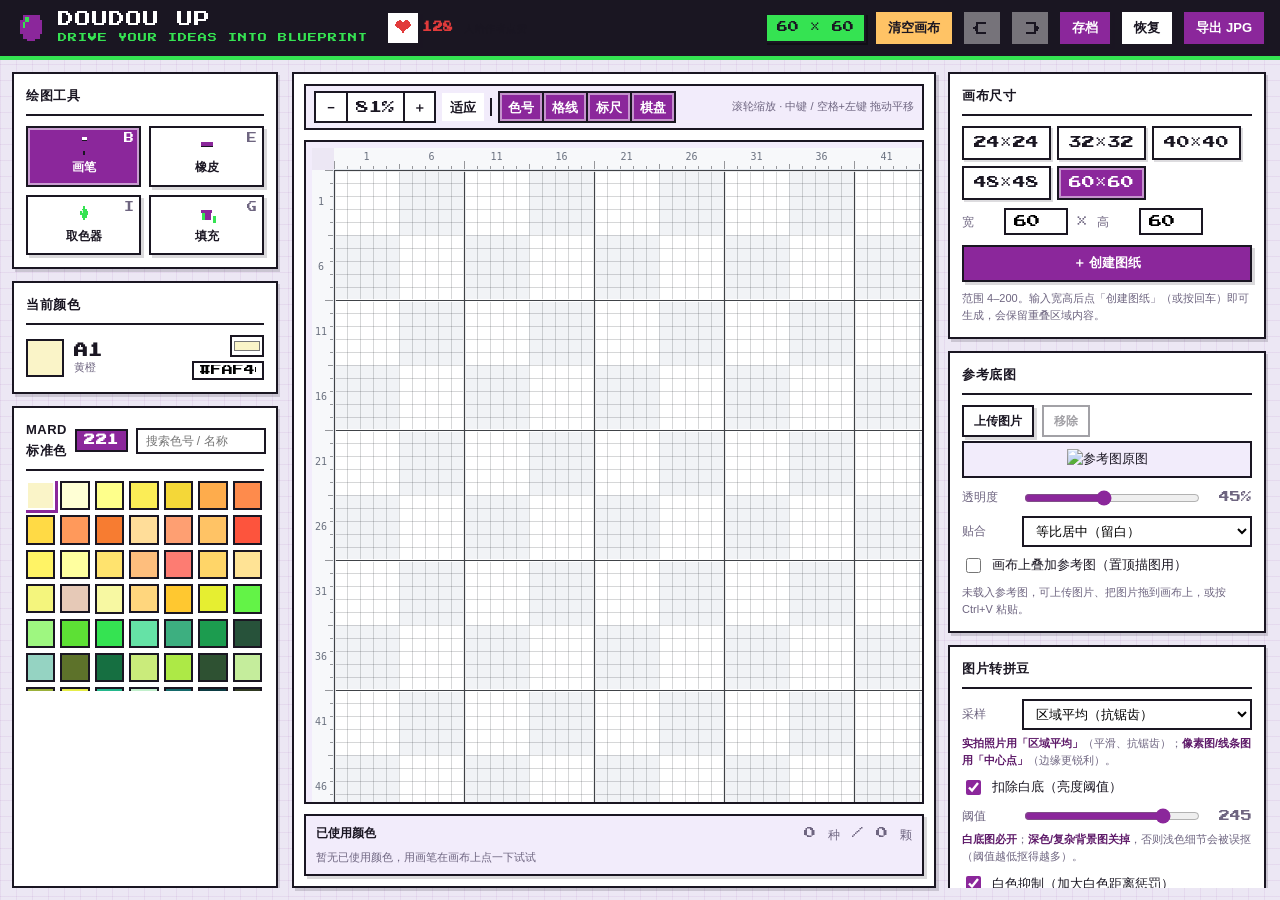
==== index.html @ 1a69f7c6 "feat: doudou UP 拼豆图纸生成器" ====
<!DOCTYPE html>
<html lang="zh-CN">
<head>
<meta charset="UTF-8" />
<meta name="viewport" content="width=device-width, initial-scale=1" />
<title>doudou UP</title>
<link rel="stylesheet" href="styles.css" />
</head>
<body>

<!-- ============ 顶部栏 ============ -->
<header class="app-header">
  <div class="brand">
    <span class="logo" aria-hidden="true">
      <svg class="logo-svg" viewBox="0 0 16 16" shape-rendering="crispEdges">
        <rect x="4" y="2" width="8" height="2" fill="#8B279B"/>
        <rect x="3" y="4" width="10" height="7" fill="#8B279B"/>
        <rect x="4" y="11" width="8" height="2" fill="#8B279B"/>
        <rect x="6" y="13" width="4" height="1" fill="#8B279B"/>
        <rect x="5" y="3" width="2" height="2" fill="#35E352"/>
        <rect x="4" y="5" width="1" height="3" fill="#35E352"/>
      </svg>
    </span>
    <div class="brand-text">
      <h1>doudou UP</h1>
      <p>Drive your ideas into blueprint</p>
    </div>
  </div>

  <div class="like-box" id="likeBox">
    <button class="like-btn" id="btnLike" title="给作者点赞" data-tip="给作者点赞" aria-label="给作者点赞">
      <svg class="like-heart" viewBox="0 0 16 16" shape-rendering="crispEdges" aria-hidden="true">
        <rect x="4" y="1" width="2" height="1"/>
        <rect x="10" y="1" width="2" height="1"/>
        <rect x="3" y="2" width="4" height="1"/>
        <rect x="9" y="2" width="4" height="1"/>
        <rect x="2" y="3" width="12" height="1"/>
        <rect x="1" y="4" width="14" height="1"/>
        <rect x="1" y="5" width="14" height="1"/>
        <rect x="2" y="6" width="12" height="1"/>
        <rect x="3" y="7" width="10" height="1"/>
        <rect x="4" y="8" width="8" height="1"/>
        <rect x="5" y="9" width="6" height="1"/>
        <rect x="6" y="10" width="4" height="1"/>
        <rect x="7" y="11" width="2" height="1"/>
      </svg>
    </button>
    <span class="like-text"><b id="likeCount">—</b> 人给作者点赞</span>
  </div>

  <div class="header-actions">
    <span class="size-badge" id="sizeBadge">60 × 60</span>
    <button class="btn btn-danger" id="btnClear" title="清空整张画布（可用撤销恢复）">清空画布</button>
    <button class="btn btn-icon" id="btnUndo" title="撤销 (Ctrl+Z)" aria-label="撤销" disabled>
      <svg class="ic-svg" viewBox="0 0 16 16" shape-rendering="crispEdges" fill="currentColor" aria-hidden="true">
        <rect x="3" y="3" width="8" height="2"/>
        <rect x="3" y="11" width="8" height="2"/>
        <rect x="3" y="3" width="2" height="10"/>
        <rect x="1" y="7" width="2" height="2"/>
        <rect x="2" y="6" width="1" height="4"/>
      </svg>
    </button>
    <button class="btn btn-icon" id="btnRedo" title="重做 (Ctrl+Y)" aria-label="重做" disabled>
      <svg class="ic-svg" viewBox="0 0 16 16" shape-rendering="crispEdges" fill="currentColor" aria-hidden="true">
        <rect x="5" y="3" width="8" height="2"/>
        <rect x="5" y="11" width="8" height="2"/>
        <rect x="11" y="3" width="2" height="10"/>
        <rect x="13" y="7" width="2" height="2"/>
        <rect x="13" y="6" width="1" height="4"/>
      </svg>
    </button>
    <button class="btn btn-primary" id="btnSaveJson" title="导出 .json 工程文件，存到浏览器下载文件夹">存档</button>
    <button class="btn" id="btnLoadJson" title="从 .json 工程文件恢复">恢复</button>
    <button class="btn btn-primary" id="btnExportJpg" title="导出图案 + 已使用颜色图例，存到浏览器下载文件夹">导出 JPG</button>
    <input type="file" id="fileJson" accept=".json,application/json" hidden />
  </div>
</header>

<main class="layout">

  <!-- ============ 左栏：绘图工具 + 调色板 ============ -->
  <aside class="panel panel-left">

    <section class="card">
      <h2>绘图工具</h2>
      <div class="tool-grid" id="toolGrid">
        <button class="tool is-active" data-tool="brush">
          <span class="tool-ico"><svg class="tool-svg" viewBox="0 0 16 16" shape-rendering="crispEdges">
            <rect x="6" y="1" width="4" height="2" fill="#ffffff"/>
            <rect x="6" y="3" width="4" height="1" fill="#1a1622"/>
            <rect x="6" y="4" width="4" height="8" fill="#8B279B"/>
            <rect x="7" y="12" width="2" height="2" fill="#1a1622"/>
            <rect x="7" y="14" width="2" height="1" fill="#1a1622"/>
          </svg></span><span class="tool-name">画笔</span><span class="tool-key">B</span>
        </button>
        <button class="tool" data-tool="eraser">
          <span class="tool-ico"><svg class="tool-svg" viewBox="0 0 16 16" shape-rendering="crispEdges">
            <rect x="3" y="5" width="10" height="3" fill="#8B279B"/>
            <rect x="3" y="8" width="10" height="3" fill="#ffffff"/>
            <rect x="3" y="8" width="10" height="1" fill="#1a1622"/>
          </svg></span><span class="tool-name">橡皮</span><span class="tool-key">E</span>
        </button>
        <button class="tool" data-tool="picker">
          <span class="tool-ico"><svg class="tool-svg" viewBox="0 0 16 16" shape-rendering="crispEdges">
            <rect x="7" y="1" width="2" height="2" fill="#35E352"/>
            <rect x="6" y="3" width="4" height="2" fill="#35E352"/>
            <rect x="5" y="5" width="6" height="3" fill="#35E352"/>
            <rect x="6" y="8" width="4" height="2" fill="#35E352"/>
            <rect x="7" y="10" width="2" height="2" fill="#35E352"/>
            <rect x="6" y="4" width="1" height="2" fill="#d6f7dc"/>
          </svg></span><span class="tool-name">取色器</span><span class="tool-key">I</span>
        </button>
        <button class="tool" data-tool="fill">
          <span class="tool-ico"><svg class="tool-svg" viewBox="0 0 16 16" shape-rendering="crispEdges">
            <rect x="3" y="4" width="9" height="2" fill="#8B279B"/>
            <rect x="4" y="6" width="7" height="6" fill="#8B279B"/>
            <rect x="4" y="6" width="2" height="6" fill="#35E352"/>
            <rect x="13" y="9" width="2" height="4" fill="#35E352"/>
            <rect x="13" y="13" width="2" height="1" fill="#35E352"/>
          </svg></span><span class="tool-name">填充</span><span class="tool-key">G</span>
        </button>
      </div>
    </section>

    <section class="card">
      <h2>当前颜色</h2>
      <div class="current-color">
        <span class="cc-swatch" id="ccSwatch"></span>
        <div class="cc-info">
          <strong id="ccCode">A01</strong>
          <span id="ccName">白色</span>
        </div>
        <div class="cc-pick">
          <input type="color" id="ccNative" value="#ffffff" title="自定义颜色（自动吸附到最接近的豆色）" />
          <input type="text" id="ccHex" maxlength="7" spellcheck="false" value="#FFFFFF" title="输入 HEX 后回车" />
        </div>
      </div>
    </section>

    <section class="card card-grow">
      <h2>
        MARD标准色 <em id="paletteCount" class="tag">64</em>
        <input type="search" id="colorSearch" class="mini-search" placeholder="搜索色号 / 名称" />
      </h2>
      <div class="palette" id="palette"></div>
      <p class="hint" id="paletteEmpty" hidden>没有匹配的豆色</p>
    </section>


  </aside>

  <!-- ============ 中栏：画布 + 标尺 + 使用颜色条 ============ -->
  <section class="stage">

    <!-- 图纸工具条：缩放 / 平移辅助 / 显示开关 -->
    <div class="stage-tools">
      <div class="tool-group">
        <button class="tbtn" id="btnZoomOut" title="缩小 (滚轮下滚)">−</button>
        <button class="tbtn tbtn-wide" id="btnZoomReset" title="恢复 100%（基准 16px/格）">100%</button>
        <button class="tbtn" id="btnZoomIn" title="放大 (滚轮上滚)">＋</button>
      </div>
      <button class="tbtn" id="btnFit" title="适应窗口：自动计算格子大小">适应</button>

      <span class="tsep"></span>

      <div class="tool-group">
        <button class="tbtn tgl is-on" id="tglCode" title="图纸上每个色块内是否显示色号">色号</button>
        <button class="tbtn tgl is-on" id="tglGrid" title="显示格线">格线</button>
        <button class="tbtn tgl is-on" id="tglRuler" title="显示坐标标尺">标尺</button>
        <button class="tbtn tgl is-on" id="tglChecker" title="显示 5 格棋盘底">棋盘</button>
      </div>

      <span class="tspacer"></span>
      <span class="thint">滚轮缩放 · 中键 / 空格+左键 拖动平移</span>
    </div>

    <div class="stage-scroll" id="stageScroll">
      <!-- grid: [左上角] [顶部标尺] / [左侧标尺] [画布]，天然对齐 -->
      <div class="canvas-wrap" id="canvasWrap">
        <div class="ruler-corner" id="rulerCorner"></div>
        <canvas id="rulerTop" class="ruler ruler-top"></canvas>
        <canvas id="rulerLeft" class="ruler ruler-left"></canvas>
        <canvas id="board" class="board"></canvas>
      </div>
    </div>

    <div class="used-bar">
      <div class="used-head">
        <span>已使用颜色</span>
        <em id="usedSummary">0 种 / 0 颗</em>
      </div>
      <div class="used-list" id="usedBar">
        <span class="used-empty">暂无已使用颜色，用画笔在画布上点一下试试</span>
      </div>
    </div>
  </section>

  <!-- ============ 右栏：属性面板 ============ -->
  <aside class="panel panel-right">

    <section class="card">
      <h2>画布尺寸</h2>
      <div class="preset-row" id="presetRow">
        <button class="chip" data-size="24">24×24</button>
        <button class="chip" data-size="32">32×32</button>
        <button class="chip" data-size="40">40×40</button>
        <button class="chip" data-size="48">48×48</button>
        <button class="chip is-active" data-size="60">60×60</button>
      </div>
      <div class="field-row custom-fields">
        <label for="inW">宽</label>
        <input type="number" id="inW" class="num" min="4" max="200" step="1" value="60" />
        <span class="x">×</span>
        <label for="inH">高</label>
        <input type="number" id="inH" class="num" min="4" max="200" step="1" value="60" />
      </div>
      <button class="btn btn-primary btn-block" id="btnApplySize">＋ 创建图纸</button>
      <p class="hint">范围 4–200。输入宽高后点「创建图纸」（或按回车）即可生成，会保留重叠区域内容。</p>
    </section>

    <section class="card">
      <h2>参考底图</h2>
      <div class="btn-row">
        <button class="btn btn-sm" id="btnUploadImg">上传图片</button>
        <button class="btn btn-sm" id="btnRemoveImg" disabled>移除</button>
        <input type="file" id="fileImg" accept="image/*" hidden />
      </div>
      <!-- 参考图原图预览：显示在画布范围之外，不会被拼豆图案遮盖 -->
      <div class="ref-preview" id="refPreviewBox" hidden>
        <img id="refPreview" alt="参考图原图" />
      </div>
      <div class="field-row">
        <label for="inOpacity">透明度</label>
        <input type="range" id="inOpacity" min="0" max="100" step="1" value="45" />
        <span class="num-tag" id="opacityVal">45%</span>
      </div>
      <div class="field-row">
        <label for="selFit">贴合</label>
        <select id="selFit" class="select">
          <option value="contain" selected>等比居中（留白）</option>
          <option value="stretch">拉伸铺满</option>
        </select>
      </div>
      <label class="switch"><input type="checkbox" id="optShowRef" /><span>画布上叠加参考图（置顶描图用）</span></label>
      <p class="hint" id="refInfo">未载入参考图，可上传图片、把图片拖到画布上，或按 Ctrl+V 粘贴。</p>
    </section>

    <section class="card">
      <h2>图片转拼豆</h2>
      <div class="field-row">
        <label for="selSample">采样</label>
        <select id="selSample" class="select">
          <option value="average" selected>区域平均（抗锯齿）</option>
          <option value="center">中心点</option>
        </select>
      </div>
      <p class="hint tip"><b>实拍照片用「区域平均」</b>（平滑、抗锯齿）；<b>像素图/线条图用「中心点」</b>（边缘更锐利）。</p>

      <label class="switch"><input type="checkbox" id="optCutWhite" checked /><span>扣除白底（亮度阈值）</span></label>
      <div class="field-row">
        <label for="inCutTh">阈值</label>
        <input type="range" id="inCutTh" min="200" max="255" step="1" value="245" />
        <span class="num-tag" id="cutThVal">245</span>
      </div>
      <p class="hint tip"><b>白底图必开</b>；<b>深色/复杂背景图关掉</b>，否则浅色细节会被误抠（阈值越低抠得越多）。</p>

      <label class="switch"><input type="checkbox" id="optSuppress" checked /><span>白色抑制（加大白色距离惩罚）</span></label>
      <div class="field-row">
        <label for="inPenalty">系数</label>
        <input type="range" id="inPenalty" min="1" max="40" step="1" value="18" />
        <span class="num-tag" id="penaltyVal">1.8</span>
      </div>
      <p class="hint tip"><b>想减少死白、让画面更有色彩时开</b>；系数越大，白豆越少。</p>

      <label class="switch"><input type="checkbox" id="optAutoSuppress" checked /><span>自动抑制（超上限自动加码）</span></label>
      <div class="field-row">
        <label for="inWhiteLimit">白占比上限</label>
        <input type="range" id="inWhiteLimit" min="10" max="60" step="1" value="35" />
        <span class="num-tag" id="whiteLimitVal">35%</span>
      </div>
      <p class="hint tip"><b>白豆占比超上限时自动加码</b>。</p>

      <button class="btn btn-primary btn-block" id="btnConvert">转为拼豆图案</button>
      <p class="hint" id="convertInfo">按 RGB 欧式距离匹配最接近的豆色。</p>
    </section>

    <section class="card">
      <h2>图案变换</h2>
      <div class="btn-grid">
        <button class="btn btn-sm" data-tf="mirrorH">水平镜像</button>
        <button class="btn btn-sm" data-tf="mirrorV">垂直镜像</button>
        <button class="btn btn-sm" data-tf="rotCW">顺时针 90°</button>
        <button class="btn btn-sm" data-tf="rotCCW">逆时针 90°</button>
      </div>
      <p class="hint">旋转后画布宽高互换，标尺与格子自动重新适配。</p>
    </section>

    <section class="card card-grow">
      <h2>
        豆子用量清单
        <button class="btn btn-xs" id="btnExportCsv">导出 CSV</button>
      </h2>
      <div class="stat-head">
        <span>合计 <strong id="statTotal">0</strong> 颗</span>
        <span>白色占比 <strong id="statWhite">0%</strong></span>
      </div>
      <div class="stat-list" id="statList">
        <span class="used-empty">暂无数据</span>
      </div>
    </section>


  </aside>
</main>

<div class="toast-wrap" id="toastWrap"></div>

<!-- ============ 点赞庆祝弹窗 ============ -->
<div class="like-pop" id="likePop" hidden>
  <div class="like-pop-box">
    <svg class="rocket" viewBox="0 0 16 16" shape-rendering="crispEdges" aria-hidden="true">
      <!-- 箭体 -->
      <rect x="7" y="1" width="2" height="2" fill="#D6D6D6"/>
      <rect x="6" y="3" width="4" height="1" fill="#EDEDED"/>
      <rect x="6" y="4" width="4" height="3" fill="#EDEDED"/>
      <rect x="6" y="7" width="4" height="1" fill="#C9C9C9"/>
      <!-- 舷窗 -->
      <rect x="7" y="5" width="2" height="1" fill="#35E352"/>
      <!-- 尾翼 -->
      <rect x="4" y="6" width="2" height="2" fill="#8B279B"/>
      <rect x="10" y="6" width="2" height="2" fill="#8B279B"/>
      <!-- 火焰 -->
      <rect x="7" y="8" width="2" height="1" fill="#FFC365"/>
      <rect x="7" y="9" width="2" height="1" fill="#E23B3B"/>
      <rect x="6" y="10" width="4" height="1" fill="#FFC365"/>
      <rect x="7" y="11" width="2" height="1" fill="#E23B3B"/>
    </svg>
    <p class="like-pop-text">感谢点赞，作者已获得核动力！</p>
  </div>
</div>

<script src="app.js"></script>
</body>
</html>
---- styles.css ----
/* ============================================================
 * doudou UP - 像素颗粒(8-bit)风格样式
 * 1) 变量与基础（像素字体 / 硬阴影 / 方块圆角）
 * 2) 顶部栏
 * 3) 三栏布局
 * 4) 卡片 / 表单控件
 * 5) 画布舞台与标尺
 * 6) 调色板 / 使用颜色条 / 统计清单
 * 7) 提示与响应式
 * ============================================================ */

/* ---------- 像素字体（离线内嵌） ---------- */
@font-face {
  font-family: 'Pixel';
  src: url('[data-uri]') format('woff2');
  font-weight: normal;
  font-style: normal;
  font-display: swap;
}

/* ---------- 1) 变量与基础 ---------- */
:root {
  --bg: #ece7f4;                       /* 浅薰衣草白（巴斯光年·白） */
  --bg-grid: rgba(139, 39, 155, .07); /* 淡紫网格（D14 派生） */
  --panel: #ffffff;
  --panel-2: #f2ecfb;
  --ink: #1a1622;                      /* 近黑（巴斯光年·黑） */
  --muted: #6e6580;
  --accent: #8B279B;                   /* 紫（MARD221 色卡 D14） */
  --accent-ink: #5e1a69;
  --accent-soft: #ead7ed;
  --green: #35E352;                    /* 绿（MARD221 色卡 B5） */
  --green-soft: #d6f7dc;
  --teal: #2ec4b6;
  --yellow: #ffd23f;
  --blue: #3a86ff;
  --danger: #e23b3b;
  --danger-soft: #fbe3e3;
  --radius: 0px;                        /* 方块化 */
  --bw: 2px;                           /* 描边粗细 */
  --shadow-hard: 4px 4px 0 var(--ink);
  --shadow-soft: 3px 3px 0 rgba(26, 22, 34, .16);
  --ruler: 22px;
  --font-pixel: 'Pixel', 'Courier New', ui-monospace, monospace;
}

* { box-sizing: border-box; }

html, body {
  height: 100%;
  margin: 0;
}

body {
  display: flex;
  flex-direction: column;
  overflow: hidden;
  color: var(--ink);
  font: 13px/1.55 "PingFang SC", "Microsoft YaHei", "Helvetica Neue", Arial, sans-serif;
  /* 坐标纸/像素网格底纹，呼应拼豆图纸 */
  background-color: var(--bg);
  background-image:
    linear-gradient(var(--bg-grid) 1px, transparent 1px),
    linear-gradient(90deg, var(--bg-grid) 1px, transparent 1px);
  background-size: 16px 16px;
  -webkit-font-smoothing: antialiased;
}

h1, h2, h3, p { margin: 0; }

button { font: inherit; color: inherit; }

/* ---------- 2) 顶部栏 ---------- */
.app-header {
  flex: 0 0 auto;
  height: 60px;
  display: flex;
  align-items: center;
  justify-content: space-between;
  gap: 16px;
  padding: 0 14px;
  background: var(--ink);
  border-bottom: 4px solid var(--green);
}

.brand { display: flex; align-items: center; gap: 10px; }

.brand .logo {
  width: 34px; height: 34px;
  display: block;
  image-rendering: pixelated;
}
.brand .logo-svg { width: 100%; height: 100%; display: block; }

.brand-text h1 {
  font-family: var(--font-pixel);
  font-size: 16px;
  font-weight: 400;
  letter-spacing: 1px;
  color: #ffffff;
  text-transform: uppercase;
  line-height: 1;
}
.brand-text p {
  font-family: var(--font-pixel);
  font-size: 9px;
  letter-spacing: 1px;
  color: var(--green);
  text-transform: uppercase;
  margin-top: 4px;
}

.header-actions { display: flex; align-items: center; gap: 8px; margin-left: auto; }

/* ---------- 点赞（给作者） ---------- */
.like-box { display: flex; align-items: center; gap: 2px; padding: 0 2px; }
.like-btn {
  display: inline-flex; align-items: center; justify-content: center;
  width: 34px; height: 34px; padding: 0;
  border: var(--bw) solid var(--ink); border-radius: var(--radius);
  background: var(--panel); cursor: pointer;
  box-shadow: var(--shadow-soft);
  transition: transform .06s, background .12s, box-shadow .06s;
}
.like-btn:hover { background: var(--accent-soft); }
.like-btn:active { transform: translate(2px, 2px); box-shadow: 1px 1px 0 var(--ink); }
.like-btn.is-liked { background: var(--danger-soft); }
.like-heart { width: 18px; height: 18px; display: block; fill: var(--danger); }
.like-btn.is-liked .like-heart { fill: #e23b3b; }
.like-text {
  font-family: var(--font-pixel); font-size: 10px; color: var(--ink);
  letter-spacing: .5px; white-space: nowrap;
}
.like-text b { color: var(--danger); }

.size-badge {
  padding: 4px 10px;
  border: var(--bw) solid var(--ink);
  background: var(--green);
  color: var(--ink);
  font-family: var(--font-pixel);
  font-size: 11px;
  box-shadow: 2px 2px 0 rgba(0, 0, 0, .35);
  white-space: nowrap;
}

/* ---------- 3) 三栏布局 ---------- */
.layout {
  flex: 1 1 auto;
  min-height: 0;
  display: grid;
  grid-template-columns: 268px minmax(0, 1fr) 320px;
  grid-template-rows: minmax(0, 1fr);
  gap: 12px;
  padding: 12px;
}

.panel {
  min-height: 0;
  overflow-y: auto;
  overflow-x: hidden;
  display: flex;
  flex-direction: column;
  gap: 12px;
  padding-right: 2px;
}

/* ---------- 4) 卡片 / 表单控件 ---------- */
.card {
  flex: 0 0 auto;
  background: var(--panel);
  border: var(--bw) solid var(--ink);
  border-radius: var(--radius);
  padding: 12px;
  box-shadow: var(--shadow-soft);
}

.card.card-grow {
  flex: 1 1 auto;
  min-height: 180px;
  display: flex;
  flex-direction: column;
}

.card h2 {
  display: flex;
  align-items: center;
  gap: 8px;
  margin-bottom: 10px;
  padding-bottom: 8px;
  border-bottom: var(--bw) solid var(--ink);
  font-size: 13px;
  font-weight: 800;
  color: var(--ink);
  letter-spacing: .5px;
}

.card h2 .tag {
  padding: 1px 7px;
  border: var(--bw) solid var(--ink);
  background: var(--accent);
  color: #fff;
  font-size: 11px;
  font-style: normal;
  font-weight: 800;
  font-family: var(--font-pixel);
}

.card h2 .btn { margin-left: auto; }

.hint {
  margin-top: 8px;
  font-size: 11px;
  line-height: 1.6;
  color: var(--muted);
}
.hint.warn { color: var(--accent-ink); }
.hint.ok { color: #1f8a4c; }
/* 参数说明：紧跟控件、更紧凑 */
.hint.tip { margin-top: 5px; line-height: 1.55; }
.hint.tip b { color: var(--accent-ink); font-weight: 800; }

.btn {
  padding: 6px 12px;
  border: var(--bw) solid var(--ink);
  border-radius: var(--radius);
  background: var(--panel);
  cursor: pointer;
  font-weight: 700;
  box-shadow: var(--shadow-soft);
  transition: transform .06s, background .12s, box-shadow .06s;
}
.btn:hover:not(:disabled) { background: var(--accent-soft); }
.btn:active:not(:disabled) { transform: translate(2px, 2px); box-shadow: 1px 1px 0 var(--ink); }
.btn:disabled { opacity: .4; cursor: not-allowed; box-shadow: none; }

.btn-primary {
  background: var(--accent);
  border-color: var(--ink);
  color: #fff;
}
.btn-primary:hover:not(:disabled) { background: var(--accent-ink); }

.btn-danger {
  color: var(--ink);
  background: #FFC365;                 /* 清空画布按钮：MARD221 色卡 A13 */
  border-color: var(--ink);
}
.btn-danger:hover:not(:disabled) { background: #F2B23E; }

.btn-sm { padding: 5px 10px; font-size: 12px; }
.btn-xs { padding: 2px 8px; font-size: 11px; }
.btn-block { width: 100%; margin-top: 10px; }

.btn-icon { display: inline-flex; align-items: center; justify-content: center; padding: 6px 8px; color: var(--ink); line-height: 0; }
.btn-icon .ic-svg { width: 20px; height: 20px; display: block; }

.btn-row { display: flex; gap: 8px; }
.btn-grid { display: grid; grid-template-columns: 1fr 1fr; gap: 8px; }

.field-row {
  display: flex;
  align-items: center;
  gap: 8px;
  margin-top: 8px;
}
.field-row > label {
  flex: 0 0 auto;
  min-width: 52px;
  color: var(--muted);
  font-size: 12px;
}
.field-row .x { color: var(--muted); font-family: var(--font-pixel); }

/* 自定义尺寸：输入框行紧凑且可换行，创建按钮独占全宽一行，避免被面板 overflow-x 裁掉 */
.custom-fields { flex-wrap: wrap; }
.custom-fields > label { min-width: 34px; }
.custom-fields .num { width: 64px; }
#btnApplySize { font-size: 13px; }

.num {
  width: 68px;
  padding: 5px 8px;
  border: var(--bw) solid var(--ink);
  border-radius: var(--radius);
  background: #fff;
  font-variant-numeric: tabular-nums;
  font-family: var(--font-pixel);
}
.num:focus { outline: 2px solid var(--accent); border-color: var(--ink); }

.num-tag {
  flex: 0 0 auto;
  min-width: 42px;
  text-align: right;
  color: var(--muted);
  font-size: 11px;
  font-family: var(--font-pixel);
}

.select {
  flex: 1 1 auto;
  min-width: 0;
  padding: 5px 8px;
  border: var(--bw) solid var(--ink);
  border-radius: var(--radius);
  background: #fff;
}

/* 参考图原图预览：显示在画布范围之外，始终可见、不被拼豆遮盖 */
.ref-preview {
  margin: 4px 0 10px;
  padding: 6px;
  border: var(--bw) solid var(--ink);
  border-radius: var(--radius);
  background: var(--panel-2);
  display: flex;
  justify-content: center;
  align-items: center;
}
.ref-preview img {
  max-width: 100%;
  max-height: 180px;
  display: block;
  image-rendering: auto;          /* 原图保持清晰，不走像素化 */
}

.mini-search {
  margin-left: auto;
  width: 130px;
  padding: 4px 8px;
  border: var(--bw) solid var(--ink);
  border-radius: var(--radius);
  background: #fff;
  font-size: 12px;
}

input[type="range"] {
  flex: 1 1 auto;
  min-width: 0;
  accent-color: var(--accent);
}

.switch {
  display: flex;
  align-items: center;
  gap: 8px;
  margin-top: 8px;
  cursor: pointer;
  user-select: none;
}
.switch input { accent-color: var(--accent); width: 15px; height: 15px; }

.preset-row { display: flex; flex-wrap: wrap; gap: 6px; }

.chip {
  padding: 5px 10px;
  border: var(--bw) solid var(--ink);
  border-radius: var(--radius);
  background: var(--panel);
  cursor: pointer;
  font-variant-numeric: tabular-nums;
  font-family: var(--font-pixel);
  box-shadow: 2px 2px 0 rgba(43, 39, 56, .16);
}
.chip:hover { background: var(--accent-soft); }
.chip.is-active {
  background: var(--accent);
  border-color: var(--ink);
  color: #fff;
  box-shadow: inset 0 0 0 2px rgba(255, 255, 255, .5);
}

/* 工具按钮 */
.tool-grid { display: grid; grid-template-columns: 1fr 1fr; gap: 8px; }

.tool {
  position: relative;
  display: flex;
  flex-direction: column;
  align-items: center;
  gap: 2px;
  padding: 8px 4px;
  border: var(--bw) solid var(--ink);
  border-radius: var(--radius);
  background: var(--panel);
  cursor: pointer;
  box-shadow: var(--shadow-soft);
}
.tool:hover { background: var(--accent-soft); }
.tool-svg { width: 20px; height: 20px; display: block; }
.tool-ico { line-height: 1; }
.tool-name { font-size: 12px; font-weight: 700; }
.tool-key {
  position: absolute;
  top: 3px; right: 5px;
  color: var(--muted);
  font-size: 10px;
  font-family: var(--font-pixel);
}
.tool.is-active {
  border-color: var(--ink);
  background: var(--accent);
  box-shadow: inset 0 0 0 2px rgba(255, 255, 255, .55);
}
.tool.is-active .tool-name,
.tool.is-active .tool-key { color: #fff; }

/* 当前颜色 */
.current-color {
  display: flex;
  align-items: center;
  gap: 10px;
}
.cc-swatch {
  width: 38px; height: 38px;
  border: var(--bw) solid var(--ink);
  border-radius: var(--radius);
}
.cc-info { display: flex; flex-direction: column; line-height: 1.3; min-width: 0; }
.cc-info strong { font-size: 14px; font-family: var(--font-pixel); }
.cc-info span { color: var(--muted); font-size: 11px; }
.cc-pick { margin-left: auto; display: flex; flex-direction: column; gap: 4px; align-items: flex-end; }
.cc-pick input[type="color"] {
  width: 34px; height: 22px;
  padding: 0;
  border: var(--bw) solid var(--ink);
  border-radius: var(--radius);
  background: #fff;
  cursor: pointer;
}
.cc-pick input[type="text"] {
  width: 72px;
  padding: 2px 6px;
  border: var(--bw) solid var(--ink);
  border-radius: var(--radius);
  font-size: 11px;
  font-family: var(--font-pixel);
}

/* ---------- 5) 画布舞台与标尺 ---------- */
.stage {
  min-width: 0;
  min-height: 0;
  display: flex;
  flex-direction: column;
  gap: 10px;
  padding: 10px;
  background: var(--panel);
  border: var(--bw) solid var(--ink);
  border-radius: var(--radius);
  box-shadow: var(--shadow-soft);
}

/* 图纸工具条：缩放 / 显示开关 */
.stage-tools {
  flex: 0 0 auto;
  display: flex;
  align-items: center;
  gap: 6px;
  padding: 5px 8px;
  border: var(--bw) solid var(--ink);
  border-radius: var(--radius);
  background: var(--panel-2);
}

.tool-group {
  display: flex;
  align-items: center;
  border: var(--bw) solid var(--ink);
  border-radius: var(--radius);
  overflow: hidden;
  background: var(--panel);
}

.tbtn {
  min-width: 30px;
  height: 28px;
  padding: 0 8px;
  border: 0;
  border-radius: var(--radius);
  background: var(--panel);
  cursor: pointer;
  font-size: 13px;
  font-weight: 700;
  line-height: 1;
  transition: background .12s, color .12s;
}
.tbtn:hover { background: var(--accent-soft); }

/* 分组内的按钮去掉独立圆角，形成连体按钮组 */
.tool-group .tbtn { border-radius: 0; }
.tool-group .tbtn + .tbtn { border-left: var(--bw) solid var(--ink); }

.tbtn-wide { min-width: 56px; font-family: var(--font-pixel); font-weight: 400; }

/* 开关型按钮：开启态高亮 */
.tbtn.tgl { color: var(--muted); }
.tbtn.tgl.is-on {
  background: var(--accent);
  color: #fff;
  box-shadow: inset 0 0 0 2px rgba(255, 255, 255, .5);
}

.tsep {
  width: var(--bw);
  height: 18px;
  background: var(--ink);
}
.tspacer { flex: 1 1 auto; }
.thint { color: var(--muted); font-size: 11px; }

/* 画布容器永远居中：flex + 子元素 margin:auto，避免内容过大时被裁切 */
.stage-scroll {
  flex: 1 1 auto;
  min-height: 0;
  display: flex;
  overflow: hidden;          /* 平移改用 transform，不再依赖滚动条 */
  background: var(--panel-2);
  border: var(--bw) solid var(--ink);
  border-radius: var(--radius);
}

.canvas-wrap {
  margin: auto;              /* 居中基线（与 transform 平移叠加） */
  padding: 6px;
  display: grid;
  grid-template-columns: var(--ruler) auto;
  grid-template-rows: var(--ruler) auto;
  gap: 0;
  will-change: transform;
}

/* 隐藏标尺时把轨道尺寸收缩为 0，保证画布仍然对齐 */
.canvas-wrap.no-ruler {
  grid-template-columns: 0 auto;
  grid-template-rows: 0 auto;
}
.canvas-wrap.no-ruler .ruler,
.canvas-wrap.no-ruler .ruler-corner { display: none; }

/* 标尺与画布的分割线统一画在 canvas 内部，不使用 border，
   避免 border 撑大布局盒导致标尺与格子错位 */
.ruler-corner { background: var(--bg); }

.ruler { display: block; }

.board {
  display: block;
  cursor: crosshair;
  touch-action: none;
  background: #fff;
  /* 不用 border（会撑大布局盒导致标尺错位），外框画在 canvas 内部 */
  image-rendering: pixelated;
}
/* 按住空格 / Alt 时的抓手光标 */
.board.is-grab { cursor: grab; }
.board.is-grabbing { cursor: grabbing; }

/* ---------- 6) 调色板 / 使用颜色条 / 统计清单 ---------- */
.palette {
  display: grid;
  grid-template-columns: repeat(auto-fill, minmax(28px, 1fr));
  gap: 5px;
  overflow-y: auto;
  max-height: 210px;
  padding-right: 2px;
}

.sw {
  position: relative;
  width: 100%;
  aspect-ratio: 1 / 1;
  padding: 0;
  border: var(--bw) solid var(--ink);
  border-radius: var(--radius);
  cursor: pointer;
}
.sw:hover { transform: scale(1.08); }
.sw.is-active {
  box-shadow: 0 0 0 3px var(--accent);
  border-color: #fff;
  z-index: 1;
}

.used-bar {
  flex: 0 0 auto;
  border: var(--bw) solid var(--ink);
  border-radius: var(--radius);
  background: var(--panel-2);
  padding: 8px 10px;
  box-shadow: var(--shadow-soft);
}
.used-head {
  display: flex;
  align-items: center;
  justify-content: space-between;
  margin-bottom: 6px;
  font-size: 12px;
  font-weight: 800;
}
.used-head em { font-style: normal; font-weight: 500; color: var(--muted); font-family: var(--font-pixel); }

.used-list {
  display: flex;
  flex-wrap: wrap;
  gap: 6px;
  max-height: 74px;
  overflow-y: auto;
}

.used-chip {
  display: inline-flex;
  align-items: center;
  gap: 5px;
  padding: 3px 8px 3px 4px;
  border: var(--bw) solid var(--ink);
  border-radius: var(--radius);
  background: var(--panel);
  cursor: pointer;
  font-size: 11px;
}
.used-chip:hover { background: var(--accent-soft); }
.used-chip i {
  width: 13px; height: 13px;
  border: var(--bw) solid var(--ink);
  border-radius: var(--radius);
}
.used-chip b { font-family: var(--font-pixel); }
.used-chip span { color: var(--muted); }
.used-chip.is-active { border-color: var(--accent); box-shadow: 0 0 0 2px var(--accent-soft); }

.used-empty { color: var(--muted); font-size: 11px; }

.stat-head {
  display: flex;
  justify-content: space-between;
  padding-bottom: 6px;
  border-bottom: 2px dashed var(--ink);
  font-size: 12px;
  color: var(--muted);
}
.stat-head strong { color: var(--ink); font-family: var(--font-pixel); }

.stat-list {
  flex: 1 1 auto;
  min-height: 60px;
  overflow-y: auto;
  margin-top: 6px;
}

.stat-row {
  display: grid;
  /* 6 列：色块 / 色号 / 名称 / 占比条 / 数量 / 百分比 */
  grid-template-columns: 14px 40px minmax(0, 1fr) 46px 34px 38px;
  align-items: center;
  gap: 6px;
  padding: 3px 0;
  font-size: 11px;
  cursor: pointer;
  border-radius: var(--radius);
}
.stat-row:hover { background: var(--accent-soft); }
.stat-row > i {
  width: 14px; height: 14px;
  border: var(--bw) solid var(--ink);
  border-radius: var(--radius);
}
.stat-row .sr-code { font-family: var(--font-pixel); }
.stat-row .sr-name { color: var(--muted); white-space: nowrap; overflow: hidden; text-overflow: ellipsis; }
.stat-row .sr-bar { height: 8px; border: var(--bw) solid var(--ink); background: var(--panel-2); overflow: hidden; }
.stat-row .sr-bar > i {
  display: block;
  width: auto;
  height: 100%;
  border: 0;
  border-radius: 0;
}
.stat-row .sr-cnt { text-align: right; font-family: var(--font-pixel); }
.stat-row .sr-pct { text-align: right; color: var(--muted); font-family: var(--font-pixel); }

/* ---------- 7) 提示与响应式 ---------- */
.toast-wrap {
  position: fixed;
  left: 50%;
  bottom: 26px;
  transform: translateX(-50%);
  display: flex;
  flex-direction: column;
  gap: 8px;
  align-items: center;
  z-index: 99;
  pointer-events: none;
}

.toast {
  padding: 8px 16px;
  border: var(--bw) solid var(--ink);
  border-radius: var(--radius);
  background: var(--ink);
  color: #fff;
  font-size: 12px;
  font-weight: 700;
  box-shadow: var(--shadow-hard);
  animation: toast-in .18s ease-out;
}
.toast.warn { background: var(--yellow); color: var(--ink); }
.toast.err { background: var(--danger); color: #fff; }

@keyframes toast-in {
  from { opacity: 0; transform: translateY(8px); }
  to { opacity: 1; transform: none; }
}

/* ---------- 点赞庆祝弹窗 ---------- */
.like-pop {
  position: fixed;
  inset: 0;
  z-index: 200;
  display: flex;
  align-items: center;
  justify-content: center;
  background: rgba(20, 8, 24, .42);
  animation: likepop-fade .2s ease-out;
}
.like-pop[hidden] { display: none; }

.like-pop-box {
  width: min(86vw, 360px);
  padding: 26px 22px 22px;
  background: #fff;
  border: var(--bw) solid var(--ink);
  border-radius: var(--radius);
  box-shadow: var(--shadow-hard);
  text-align: center;
  display: flex;
  flex-direction: column;
  align-items: center;
  gap: 14px;
  animation: likepop-pop .26s cubic-bezier(.2, .9, .3, 1.4);
}

.rocket {
  width: 64px;
  height: 64px;
  image-rendering: pixelated;
  animation: rocket-fly 1.4s ease-in .35s forwards;
}

.like-pop-text {
  margin: 0;
  /* 与页面正文一致的中文字体（像素字体不含中文字形，故改用页面已有字体） */
  font-family: "PingFang SC", "Microsoft YaHei", "Helvetica Neue", Arial, sans-serif;
  font-size: 15px;
  font-weight: 700;
  line-height: 1.6;
  color: var(--ink);
}

@keyframes likepop-fade {
  from { opacity: 0; }
  to { opacity: 1; }
}
@keyframes likepop-pop {
  from { opacity: 0; transform: translateY(10px) scale(.92); }
  to { opacity: 1; transform: none; }
}
/* 火箭起飞：向上飞出并淡出，结束后弹窗自动消失由 JS 控制 */
@keyframes rocket-fly {
  0%   { transform: translateY(0) scale(1); opacity: 1; }
  60%  { transform: translateY(-40px) scale(1.05); opacity: 1; }
  100% { transform: translateY(-220px) scale(.7); opacity: 0; }
}

@media (max-width: 1180px) {
  body { overflow: auto; }
  .layout {
    grid-template-columns: 1fr;
    grid-template-rows: auto;
    height: auto;
  }
  .panel { overflow: visible; max-height: none; }
  .stage { min-height: 60vh; }
  .stage-scroll { min-height: 420px; }
}
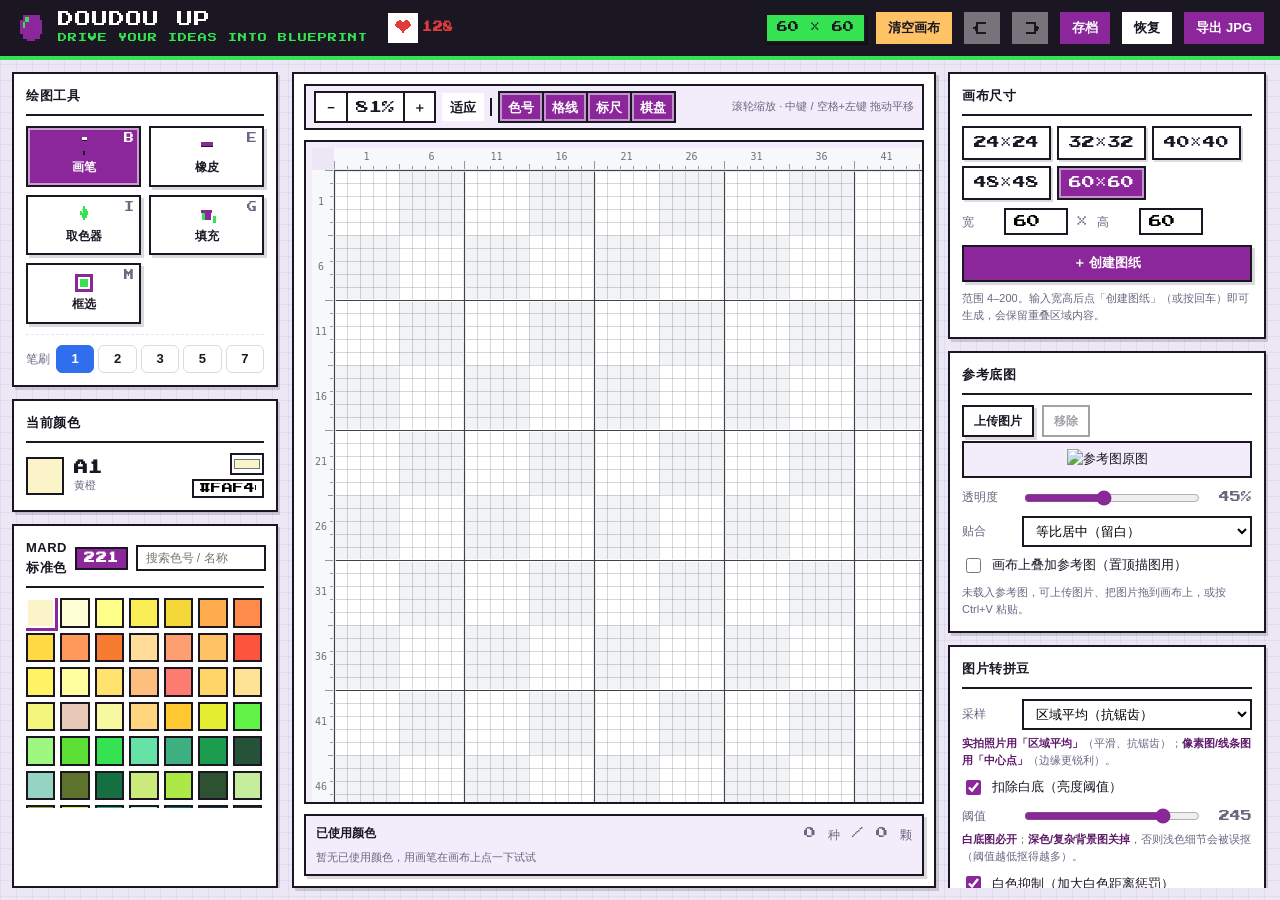
==== commit 4f4e2d8d: "feat: 新增笔刷大小（橡皮/画笔）与框选批量填色 - 笔刷大小 1/2/3/5/7 像素格：橡皮调大即可一次擦一片，画笔同步支持 - 新增「框选」工具（快捷键 M）：拖拽出矩形选区（半透明填充 +" ====
--- a/index.html
+++ b/index.html
@@ -3,7 +3,9 @@
 <head>
 <meta charset="UTF-8" />
 <meta name="viewport" content="width=device-width, initial-scale=1" />
-<title>doudou UP</title>
+<title>doudou UP · 拼豆图纸生成器</title>
+<meta name="description" content="拼豆图纸生成器，拼豆图纸在线生成工具。图片转拼豆、拼豆色号对照表、拼豆用量统计、拼豆图纸打印。单文件离线 HTML，双击即用，无需安装不联网。Perler / Hama / 咪小窝通用，221 色 MARD 色号。" />
+<meta name="keywords" content="拼豆,拼豆图纸,拼豆图纸生成器,拼豆图纸在线生成,图片转拼豆,拼豆色号,拼豆色号对照表,拼豆图纸打印,拼豆工具,咪小窝,融合豆,Perler beads,Hama beads,perler bead pattern generator" />
 <link rel="stylesheet" href="styles.css" />
 </head>
 <body>
@@ -119,6 +121,21 @@
             <rect x="13" y="13" width="2" height="1" fill="#35E352"/>
           </svg></span><span class="tool-name">填充</span><span class="tool-key">G</span>
         </button>
+        <button class="tool" data-tool="select">
+          <span class="tool-ico"><svg class="tool-svg" viewBox="0 0 16 16" shape-rendering="crispEdges">
+            <rect x="2" y="2" width="12" height="12" fill="none" stroke="#8B279B" stroke-width="2"/>
+            <rect x="5" y="5" width="6" height="6" fill="#35E352"/>
+          </svg></span><span class="tool-name">框选</span><span class="tool-key">M</span>
+        </button>
+      </div>
+
+      <div class="brush-size" id="brushSize">
+        <span class="bs-label">笔刷</span>
+        <button class="bs is-active" data-size="1">1</button>
+        <button class="bs" data-size="2">2</button>
+        <button class="bs" data-size="3">3</button>
+        <button class="bs" data-size="5">5</button>
+        <button class="bs" data-size="7">7</button>
       </div>
     </section>
 
--- a/styles.css
+++ b/styles.css
@@ -772,6 +772,40 @@
   100% { transform: translateY(-220px) scale(.7); opacity: 0; }
 }
 
+/* 笔刷大小控件 */
+.brush-size {
+  display: flex;
+  align-items: center;
+  gap: 4px;
+  margin-top: 10px;
+  padding-top: 10px;
+  border-top: 1px dashed #E3E7ED;
+}
+.bs-label {
+  font-size: 12px;
+  color: var(--muted, #6B7280);
+  margin-right: 2px;
+}
+.bs {
+  flex: 1;
+  min-width: 0;
+  height: 28px;
+  border: 1px solid #D7DCE3;
+  border-radius: 6px;
+  background: #fff;
+  color: var(--ink, #1B1D21);
+  font-size: 13px;
+  font-weight: 700;
+  cursor: pointer;
+  transition: all .12s ease;
+}
+.bs:hover { border-color: #2F6FED; color: #2F6FED; }
+.bs.is-active {
+  background: #2F6FED;
+  border-color: #2F6FED;
+  color: #fff;
+}
+
 @media (max-width: 1180px) {
   body { overflow: auto; }
   .layout {
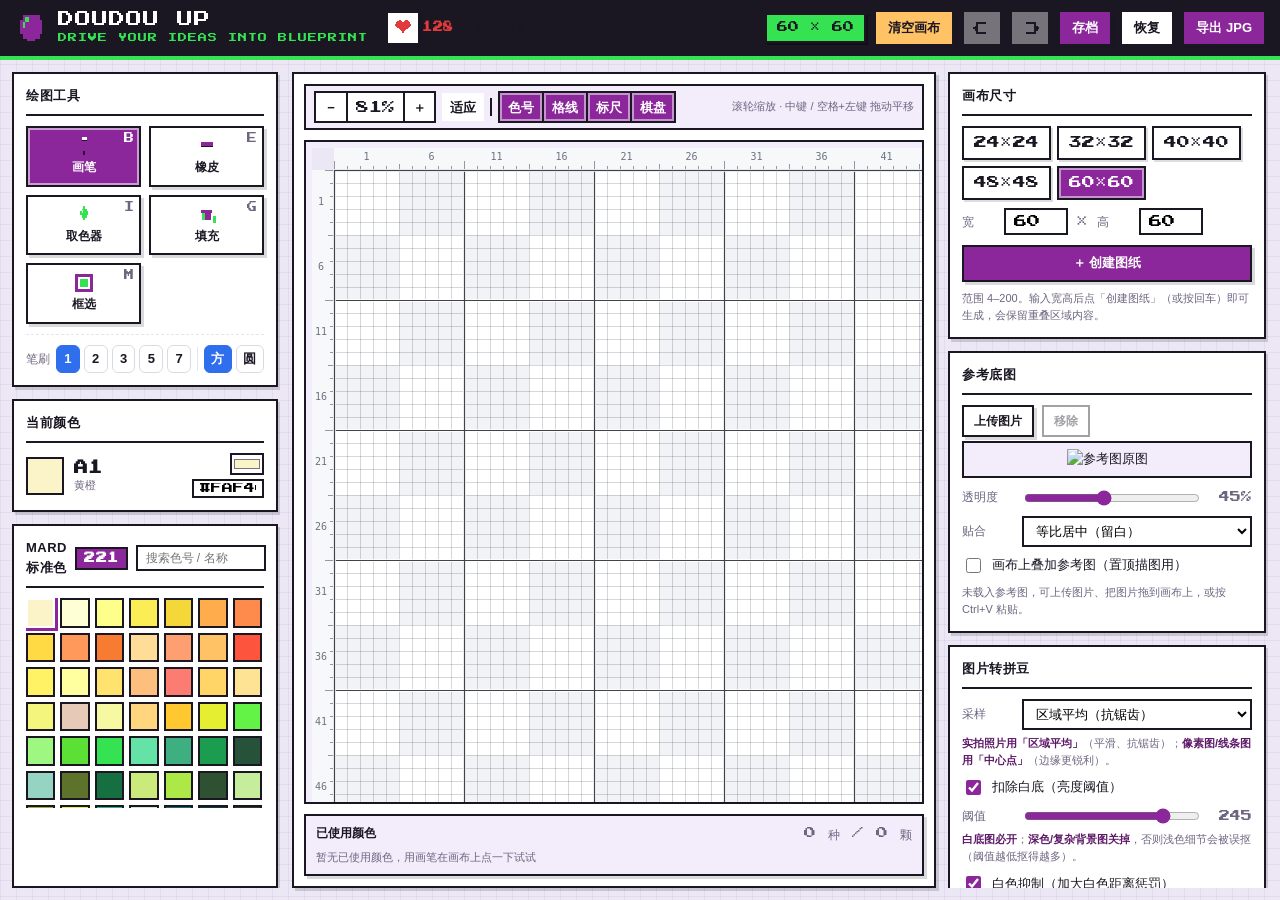
==== commit b665dccd: "feat: 笔刷支持方形/圆形切换 - state 新增 brushShape（square/circle），stamp 在圆形时按半径裁剪圆外格 - 工具栏笔刷控件加「方/圆」切换按钮（.bs-sh" ====
--- a/index.html
+++ b/index.html
@@ -136,6 +136,9 @@
         <button class="bs" data-size="3">3</button>
         <button class="bs" data-size="5">5</button>
         <button class="bs" data-size="7">7</button>
+        <span class="bs-sep"></span>
+        <button class="bs-shape is-active" data-shape="square" title="方形笔刷">方</button>
+        <button class="bs-shape" data-shape="circle" title="圆形笔刷">圆</button>
       </div>
     </section>
 
--- a/styles.css
+++ b/styles.css
@@ -805,6 +805,30 @@
   border-color: #2F6FED;
   color: #fff;
 }
+.bs-sep {
+  width: 1px;
+  align-self: stretch;
+  margin: 2px 2px;
+  background: #E3E7ED;
+}
+.bs-shape {
+  width: 28px;
+  height: 28px;
+  border: 1px solid #D7DCE3;
+  border-radius: 6px;
+  background: #fff;
+  color: var(--ink, #1B1D21);
+  font-size: 13px;
+  font-weight: 700;
+  cursor: pointer;
+  transition: all .12s ease;
+}
+.bs-shape:hover { border-color: #2F6FED; color: #2F6FED; }
+.bs-shape.is-active {
+  background: #2F6FED;
+  border-color: #2F6FED;
+  color: #fff;
+}
 
 @media (max-width: 1180px) {
   body { overflow: auto; }
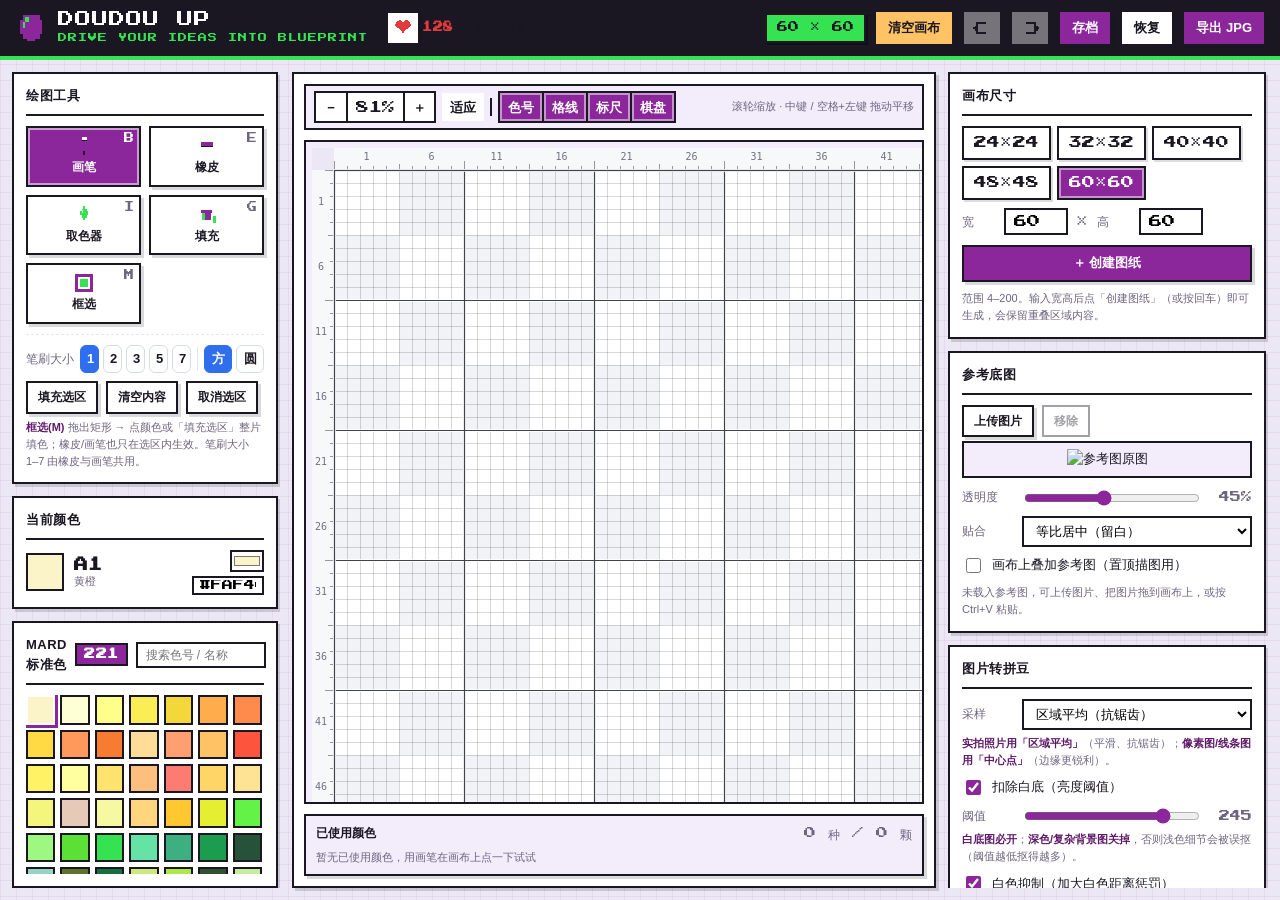
==== commit 9621ff98: "feat: 增强框选/批量填色/橡皮大小的可发现性 - 笔刷大小标签改为「笔刷大小」，并注明橡皮与画笔共用 1–7 - 新增显式按钮「填充选区 / 清空内容 / 取消选区」，降低批量填色发现成本 - " ====
--- a/index.html
+++ b/index.html
@@ -130,7 +130,7 @@
       </div>
 
       <div class="brush-size" id="brushSize">
-        <span class="bs-label">笔刷</span>
+        <span class="bs-label">笔刷大小</span>
         <button class="bs is-active" data-size="1">1</button>
         <button class="bs" data-size="2">2</button>
         <button class="bs" data-size="3">3</button>
@@ -140,6 +140,13 @@
         <button class="bs-shape is-active" data-shape="square" title="方形笔刷">方</button>
         <button class="bs-shape" data-shape="circle" title="圆形笔刷">圆</button>
       </div>
+
+      <div class="btn-row" id="selActions" style="margin-top:8px">
+        <button class="btn btn-sm" id="btnFillSel" title="把当前选区整片填成当前颜色">填充选区</button>
+        <button class="btn btn-sm" id="btnClearSel" title="擦空选区内的豆子">清空内容</button>
+        <button class="btn btn-sm" id="btnCancelSel" title="取消选区虚线框">取消选区</button>
+      </div>
+      <p class="hint tip"><b>框选(M)</b> 拖出矩形 → 点颜色或「填充选区」整片填色；橡皮/画笔也只在选区内生效。笔刷大小 1–7 由橡皮与画笔共用。</p>
     </section>
 
     <section class="card">
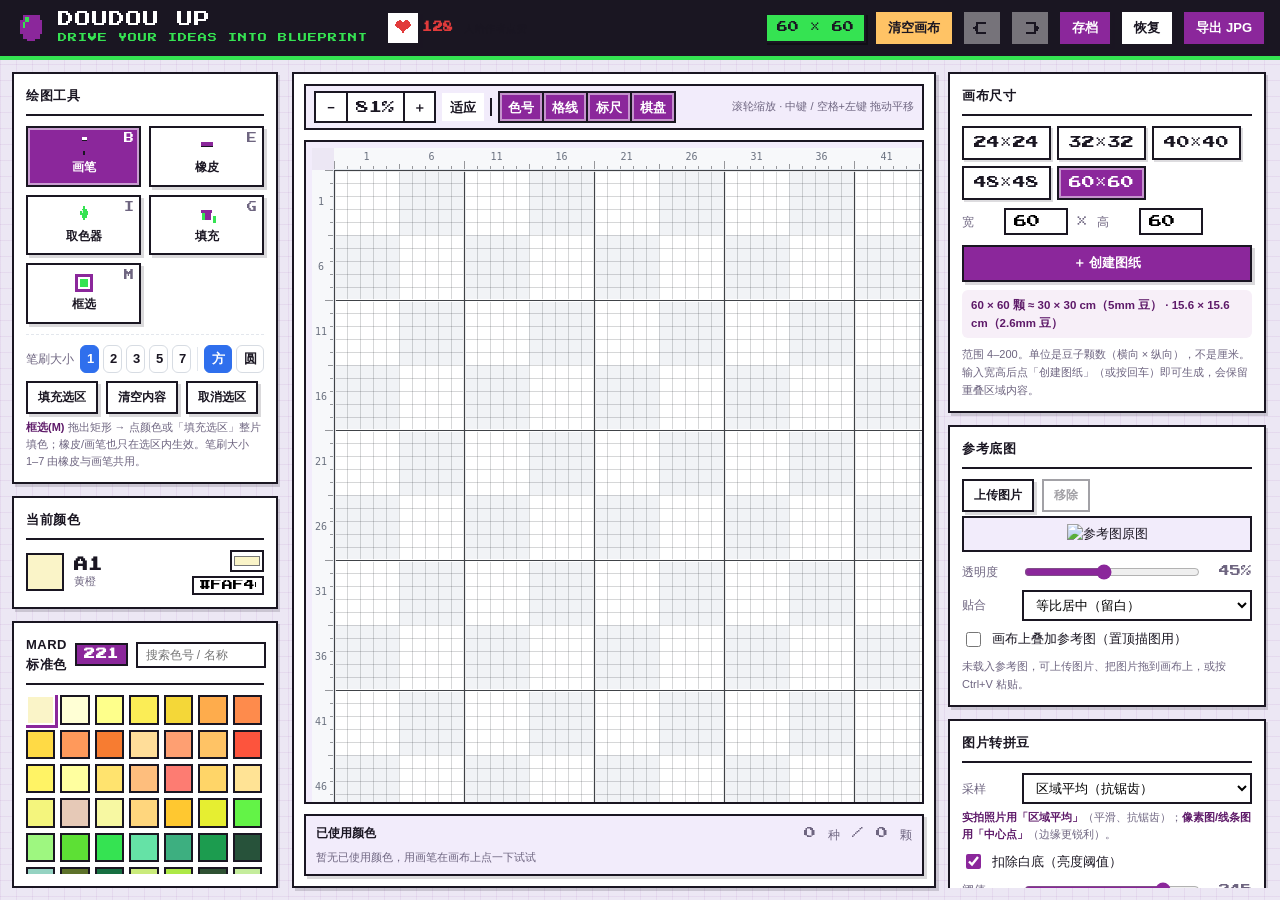
==== commit 80cfbf0b: "fix(license): 修复激活后门禁不解除，并补全尺寸单位换算 - 存储兜底：localStorage 被禁或静默丢写时改用内存缓存，   避免出现「提示激活成功但门关不上」 - 激活后回读校验" ====
--- a/index.html
+++ b/index.html
@@ -242,7 +242,8 @@
         <input type="number" id="inH" class="num" min="4" max="200" step="1" value="60" />
       </div>
       <button class="btn btn-primary btn-block" id="btnApplySize">＋ 创建图纸</button>
-      <p class="hint">范围 4–200。输入宽高后点「创建图纸」（或按回车）即可生成，会保留重叠区域内容。</p>
+      <p class="size-cm" id="sizeCm"></p>
+      <p class="hint">范围 4–200。单位是豆子颗数（横向 × 纵向），不是厘米。输入宽高后点「创建图纸」（或按回车）即可生成，会保留重叠区域内容。</p>
     </section>
 
     <section class="card">
--- a/styles.css
+++ b/styles.css
@@ -220,6 +220,18 @@
 .hint.tip { margin-top: 5px; line-height: 1.55; }
 .hint.tip b { color: var(--accent-ink); font-weight: 800; }
 
+/* 画布尺寸的实物换算提示（颗数 → 厘米） */
+.size-cm {
+  margin: 8px 0 0;
+  padding: 6px 9px;
+  border-radius: 6px;
+  background: rgba(139, 39, 155, .07);
+  font-size: 11.5px;
+  line-height: 1.6;
+  color: var(--accent-ink);
+  font-weight: 600;
+}
+
 .btn {
   padding: 6px 12px;
   border: var(--bw) solid var(--ink);
